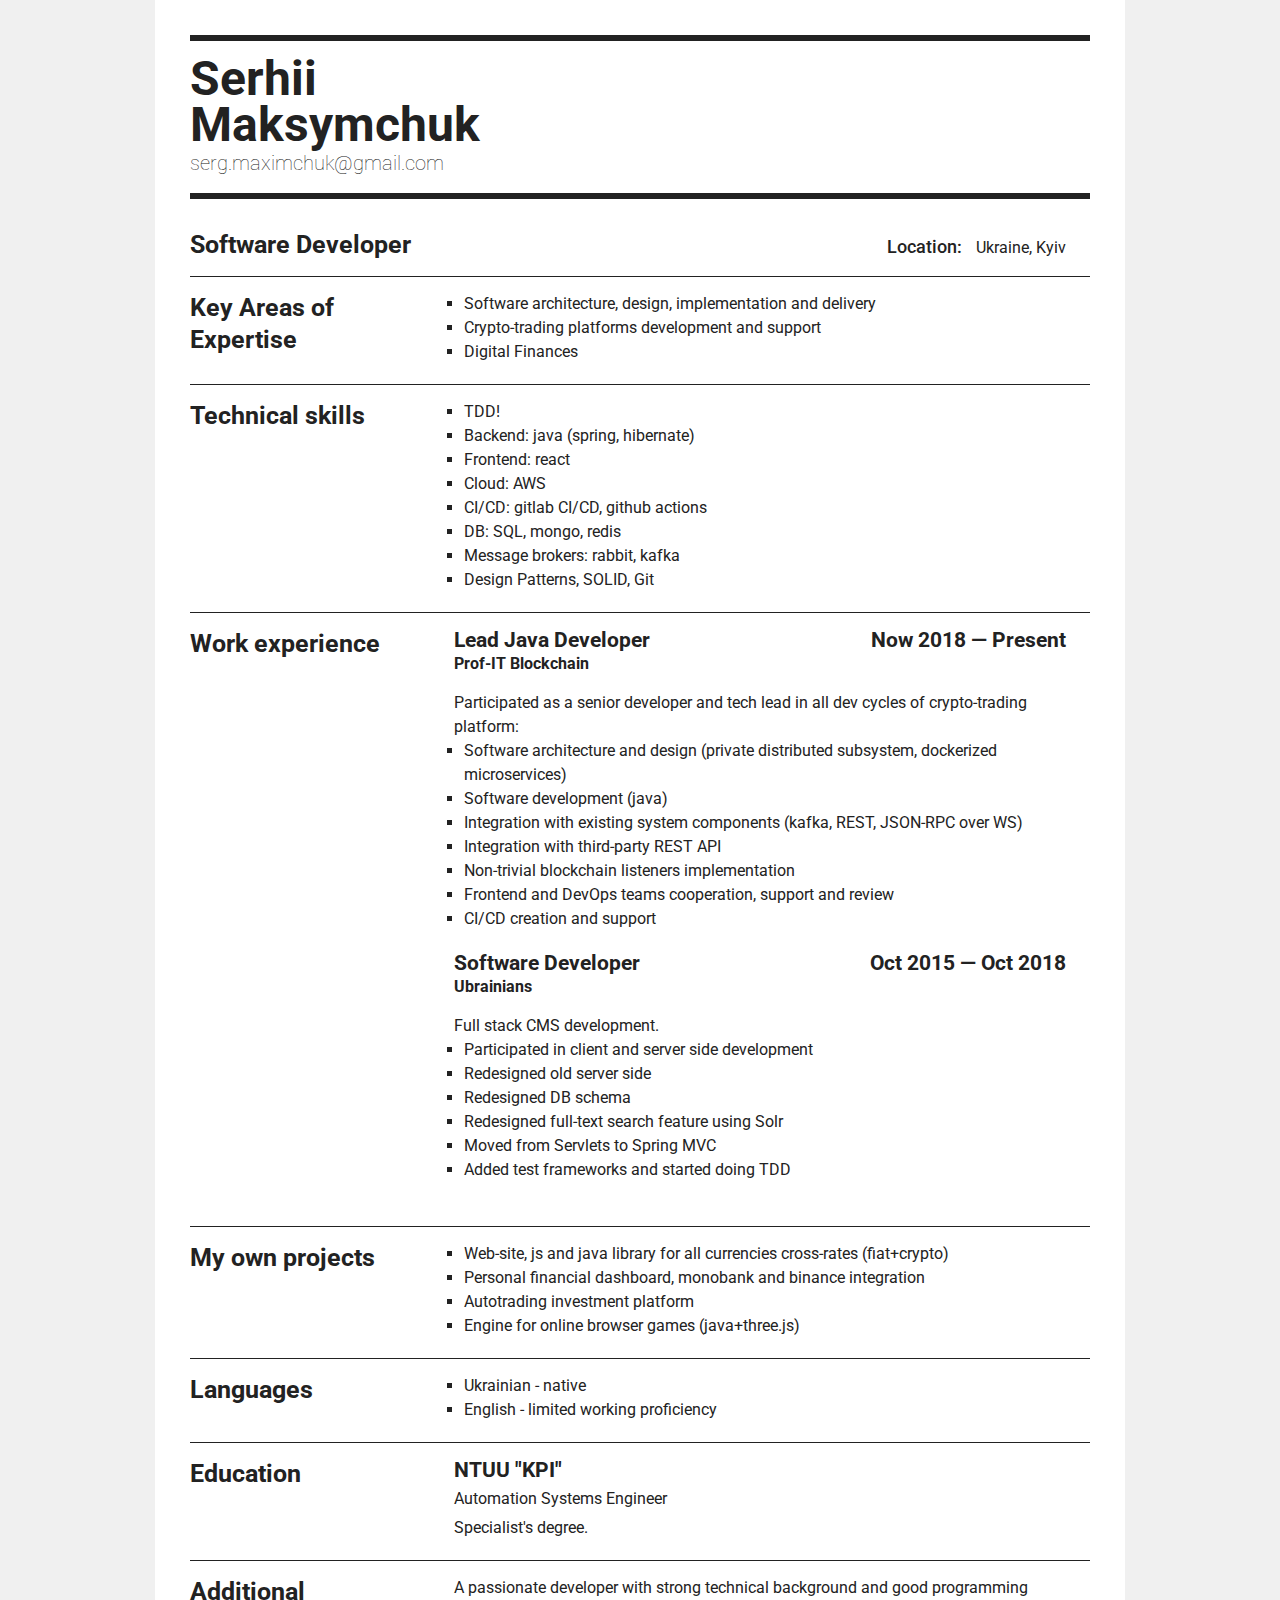
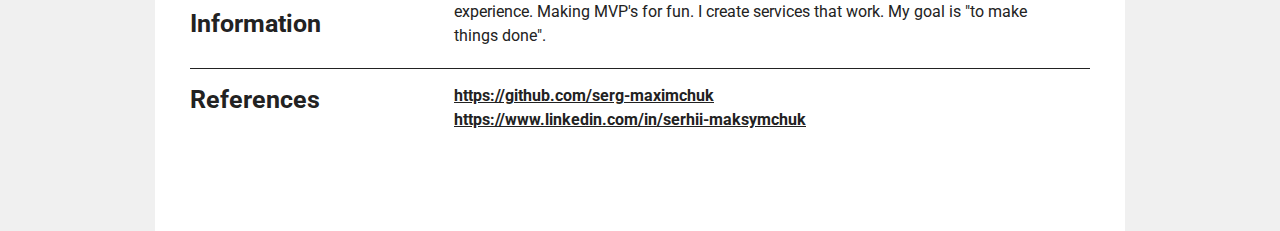
==== index.html @ 8bc517e4 "Create index.html" ====
<html>
<head>
    <title>My CV</title>
    <meta content="text/html; charset=utf-8" http-equiv="Content-Type">
    <meta content="CV Maker - https://cvmkr.com/" http-equiv="Generator">
    <link href="https://fonts.googleapis.com/css?family=Roboto:300,400,700,500" rel="stylesheet" type="text/css">
    <style type="text/css">

        body {
            background: #f0f0f0;
            margin: 0;
            padding: 0;

            font-family: 'Roboto', Helvetica, Arial;
            line-height: 24px;
            font-size: 16px;
            font-weight: 400;

            color: #222;
        }

        h1, h2, h3, h4 {
            margin: 0 0 15px 0;
            padding: 0;
            font-weight: 700;
        }

        h1 {
            font-size: 300%;
        }

        h2 {
            font-size: 210%;
        }

        h3 {
            font-size: 130%;
        }

        p {
            margin: 0 0 10px 0;
        }

        ul {
            margin: 0;
            padding: 0 0 0 10px;
            list-style-type: square;
        }

        a {
            color: #222;
        }

        /* ________________________________________________________ */

        .clear {
            clear: both;
        }

        #main {
            background: #fff;
            width: 900px;
            padding: 35px;
            margin: 0 auto 0 auto;
            overflow: hidden;
        }

        #title {
            line-height: 46px;
            border-bottom: 6px solid #222;
            padding-bottom: 15px;
            margin: 0px 0 30px 0;
        }

        #title .c {
            display: block;
        }

        #title .email {
            font-size: 20px;
            font-weight: 100;
            display: block;
            line-height: 30px;
        }

        #credit {
            margin-bottom: 20px;
            font-size: 11px;
            color: #999;
            text-align: center;
        }

        #credit a {
            color: #999;
        }

        p label {
            font-weight: 500;
            font-size: 110%;
            margin-right: 10px;
        }

        p label span.colon {
            display: inline;
        }

        .item {
            margin: 0 0 20px 0;
        }

        /*  _____________________________ */
        .rtl {
            direction: rtl;
        }

        .basic-info.section .set {
            margin-top: 6px;
        }

        .photo .basic-info .set {
            float: none !important;
            width: auto !important;
        }

        /*.section.basic-info {*/
        /*    border: 0;*/
        /*}*/

        .basic-info .address {
            width: 40%;
            float: left;
        }

        .basic-info .r {
            float: right;
            width: 58%;
            text-align: right;
        }

        .basic-info label {
            font-weight: 500;
        }

        .basic-info label, .basic-info span {
            display: inline !important;
        }

        .basic-info p {
            margin: 0;
        }

        .section {
            border-bottom: 1px solid #222;
            margin-bottom: 15px;
        }

        .section:last-child {
            border: 0;
        }

        .section .title {
            float: left;
            font-size: 25px;
            line-height: 32px;
            font-weight: 500;
            word-wrap: break-word;
            width: 26%;
            margin-right: 30px;
            font-weight: 700;
        }

        .location {
            width: 50%;
        }

        .section .set {
            float: left;
            width: 68%;
        }

        .section .set h3 {
            margin: 0;
        }

        .section span.value {
            display: block;
        }

        .section h3 span.l, .section span.r {
            width: 49%;
            float: left;
        }

        .section span.r {
            float: right;
            text-align: right;
        }

        .section-education .school,
        .section-work .job_title {
            font-size: 100%;
            display: block;
            margin: 5px 0 5px 0;
        }

        /* ___ photo ___ */
        #photo {
            width: 180px;
            height: 180px;
            overflow: hidden;
            float: right;
            border-radius: 100%;
            vertical-align: middle;
        }

        #photo img {
            width: 100%;
            height: auto;
            display: inline-block;
        }

        .header {
            border-top: 6px solid #222;
            padding-top: 15px;
            margin-bottom: 20px;
        }

        .header.photo {
            float: left;
            width: 72%;
        }

        .header.photo #title {
            text-align: left;
        }

        .header.photo .basic-info {
            float: none;
            padding: 0;
        }

        @media screen and (max-width: 950px) {
            body {
                background: #fff;
            }

            #main {
                box-shadow: none;
                padding: 0;
                padding: 5px;
            }
        }
    </style>
</head>
<body class="lang-en ">

<div id="main">
    <div class="header">

        <h1 id="title">
            <span>Serhii</span>
            <br>
            <span>Maksymchuk</span>
            <span class="email">serg.maximchuk@gmail.com</span>
        </h1>

        <div class="basic-info  section section-1436962303804">
            <h2 class="title">Software Developer</h2>
            <div class="set">
                <div class="r">
                    <!--<p class="website"><label>Website<span class="colon">:</span></label> <span class="value"><a-->
                    <!--href="http://maximchuk.tk" rel="nofollow">http://maximchuk.tk</a></span></p>-->
                    <p class="phone"><label>Location<span class="colon">:</span></label>
                        <span class="value">Ukraine, Kyiv</span>
                    </p>
                </div>
                <div class="clear"></div>
            </div>
            <div class="clear"></div>
        </div>
        <div class="section section-qualifications">
            <h2 class="title">Key Areas of Expertise</h2>
            <div class="set">
                <div class="item">
                    <span class="info">
                        <ul>
                            <li>Software architecture, design, implementation and delivery</li>
                            <li>Crypto-trading platforms development and support</li>
                            <li>Digital Finances</li>
                            <!--                            <li>Backend (java), Frontend (react), Cloud (AWS)</li>-->
                        </ul>
                    </span>
                </div>
            </div>
            <div class="clear"></div>
        </div>
        <div class="section section-1520895985558">
            <h2 class="title">Technical skills</h2>
            <div class="set">
                <div class="item">
                    <span class="info"><ul>
                        <li>TDD!</li>
                        <li>Backend: java (spring, hibernate)</li>
                        <li>Frontend: react</li>
                        <li>Cloud: AWS</li>
                        <li>CI/CD: gitlab CI/CD, github actions</li>
                        <li>DB: SQL, mongo, redis</li>
                        <li>Message brokers: rabbit, kafka</li>
                        <li>Design Patterns, SOLID, Git</li>
                    </ul></span>
                </div>
            </div>
            <div class="clear"></div>
        </div>
        <div class="section section-work">
            <h2 class="title">Work experience</h2>
            <div class="set">
                <div class="item">
                    <h3>
                        <span class="company l">Lead Java Developer</span>
                        <span class="date r">Now 2018 — Present</span>
                    </h3>
                    <h4>
                        <span>Prof-IT Blockchain</span>
                    </h4>
                    <div class="clear"></div>
                    <div class="info">
                        <div>
                            Participated as a senior developer and tech lead in all dev cycles of crypto-trading
                            platform:
                            <ul>
                                <li>Software architecture and design (private distributed subsystem, dockerized
                                    microservices)
                                </li>
                                <li>Software development (java)</li>
                                <li>Integration with existing system components (kafka, REST, JSON-RPC over WS)</li>
                                <li>Integration with third-party REST API</li>
                                <li>Non-trivial blockchain listeners implementation</li>
                                <li>Frontend and DevOps teams cooperation, support and review</li>
                                <li>CI/CD creation and support</li>
                            </ul>
                        </div>
                    </div>
                </div>
                <div class="item">
                    <h3><span class="company l">Software Developer</span>
                        <span class="date r">Oct 2015 — Oct 2018</span>
                    </h3>
                    <h4>Ubrainians</h4>
                    <div class="clear"></div>
                    <div class="info">
                        <div>Full stack CMS development.</div>
                        <div>
                            <ul>
                                <li>Participated in client and server side development</li>
                                <li>Redesigned old server side</li>
                                <li>Redesigned DB schema</li>
                                <li>Redesigned full-text search feature using Solr</li>
                                <li>Moved from Servlets to Spring MVC</li>
                                <li>Added test frameworks and started doing TDD</li>
                            </ul>
                            <span><br></span>
                        </div>
                    </div>
                    <div class="clear"></div>
                </div>
            </div>
            <div class="clear"></div>
        </div>
        <div class="section section-1434564853832">
            <h2 class="title">My own projects</h2>
            <div class="set">
                <div class="item">
                    <span class="info"><ul>
                        <li>Web-site, js and java library for all currencies cross-rates (fiat+crypto)</li>
                        <li>Personal financial dashboard, monobank and binance integration</li>
                        <li>Autotrading investment platform</li>
                        <li>Engine for online browser games (java+three.js)</li>
                    </ul></span>
                </div>
            </div>
            <div class="clear"></div>
        </div>
        <div class="section section-1434564853832">
            <h2 class="title">Languages</h2>
            <div class="set">
                <div class="item">
                    <span class="info"><ul><li>Ukrainian - native&nbsp;</li><li>English - limited working proficiency</li></ul></span>
                </div>
            </div>
            <div class="clear"></div>
        </div>
        <div class="section section-education">
            <h2 class="title">Education</h2>
            <div class="set">
                <div class="item">
                    <h3><span class="course l">NTUU "KPI"</span>
                        <span class="date r"></span>
                    </h3>
                    <div class="clear"></div>
                    <span class="school">Automation Systems Engineer</span>
                    <div class="info">Specialist's degree.</div>
                    <span class="clear"> </span>
                </div>
            </div>
            <div class="clear"></div>
        </div>
        <div class="section section-1287593158087">
            <h2 class="title">Additional Information</h2>
            <div class="set">
                <div class="item">
                    <span class="info">
                        <span>A passionate developer with strong technical background
                            and good programming experience. Making MVP's for fun.
                            I create services that work. My goal is "to make things done".
                        </span>
                    </span>
                </div>
            </div>
            <div class="clear"></div>
        </div>
        <div class="section section-references">
            <h2 class="title">References</h2>
            <div class="set">
                <div class="item">
                    <span class="info">
                        <!--<div>-->
                        <!--<strong>-->
                        <!--<a href="http://www.maximchuk.tk">http://www.maximchuk.tk</a>-->
                        <!--</strong>-->
                        <!--</div>-->
                        <strong>
                            <a href="https://github.com/serg-maximchuk">https://github.com/serg-maximchuk</a>
                        </strong>
                        <br>
                        <strong>
                            <a href="https://www.linkedin.com/in/serhii-maksymchuk">https://www.linkedin.com/in/serhii-maksymchuk</a>
                        </strong>
                        <div>
                            <br>
                        </div>
                    </span>
                </div>
            </div>
            <div class="clear"></div>
        </div>

    </div>


</div>
</body>
</html>
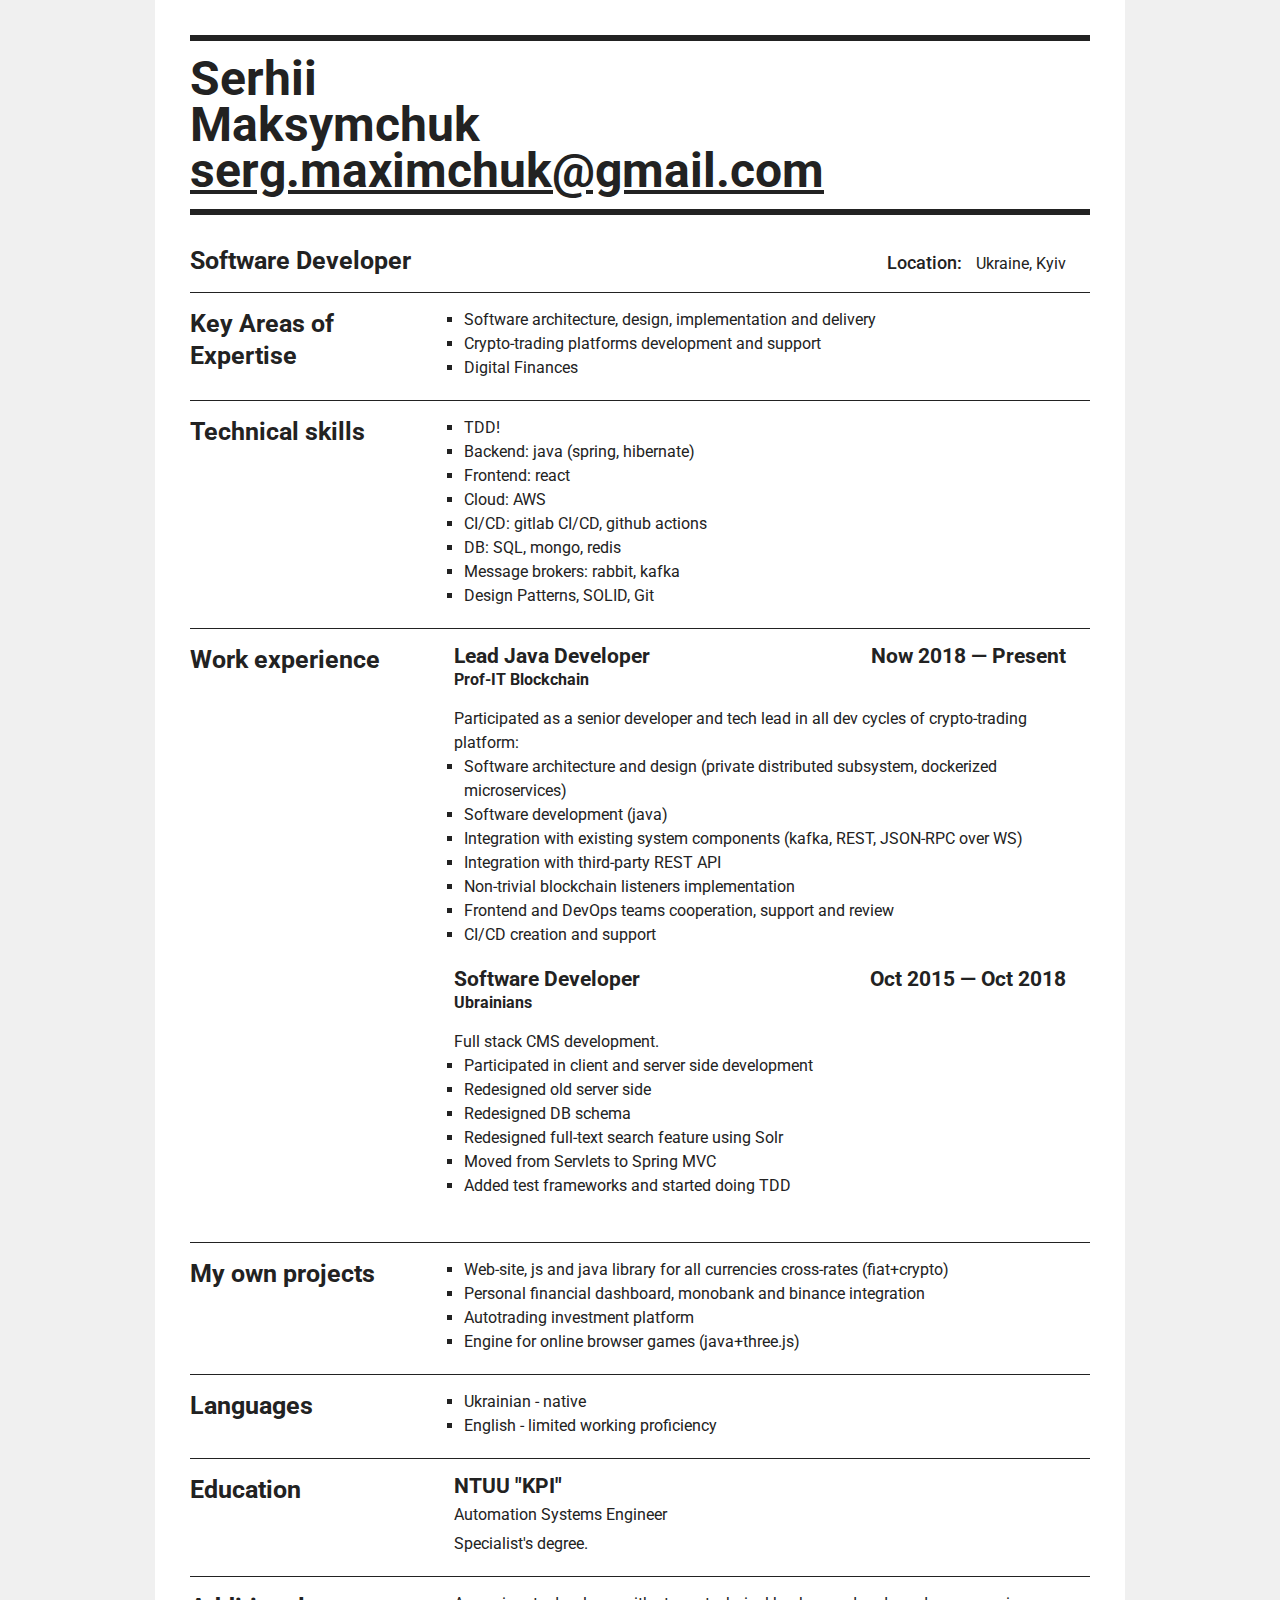
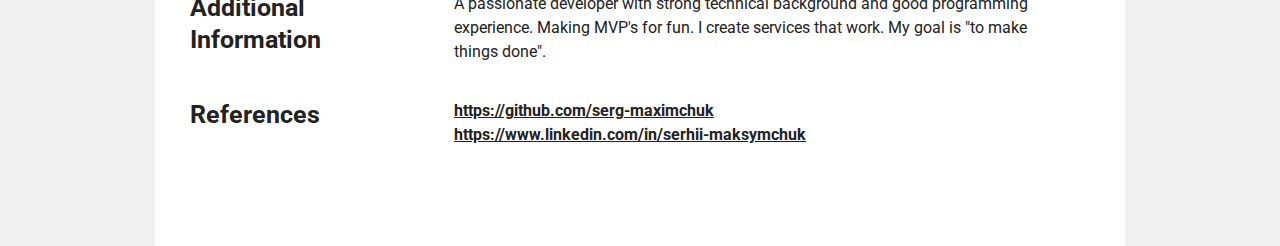
==== commit 2098e994: "Update index.html" ====
--- a/index.html
+++ b/index.html
@@ -261,7 +261,7 @@
             <span>Serhii</span>
             <br>
             <span>Maksymchuk</span>
-            <span class="email">serg.maximchuk@gmail.com</span>
+            <a href="mailto:serg.maximchuk@gmail.com">serg.maximchuk@gmail.com</span>
         </h1>
 
         <div class="basic-info  section section-1436962303804">
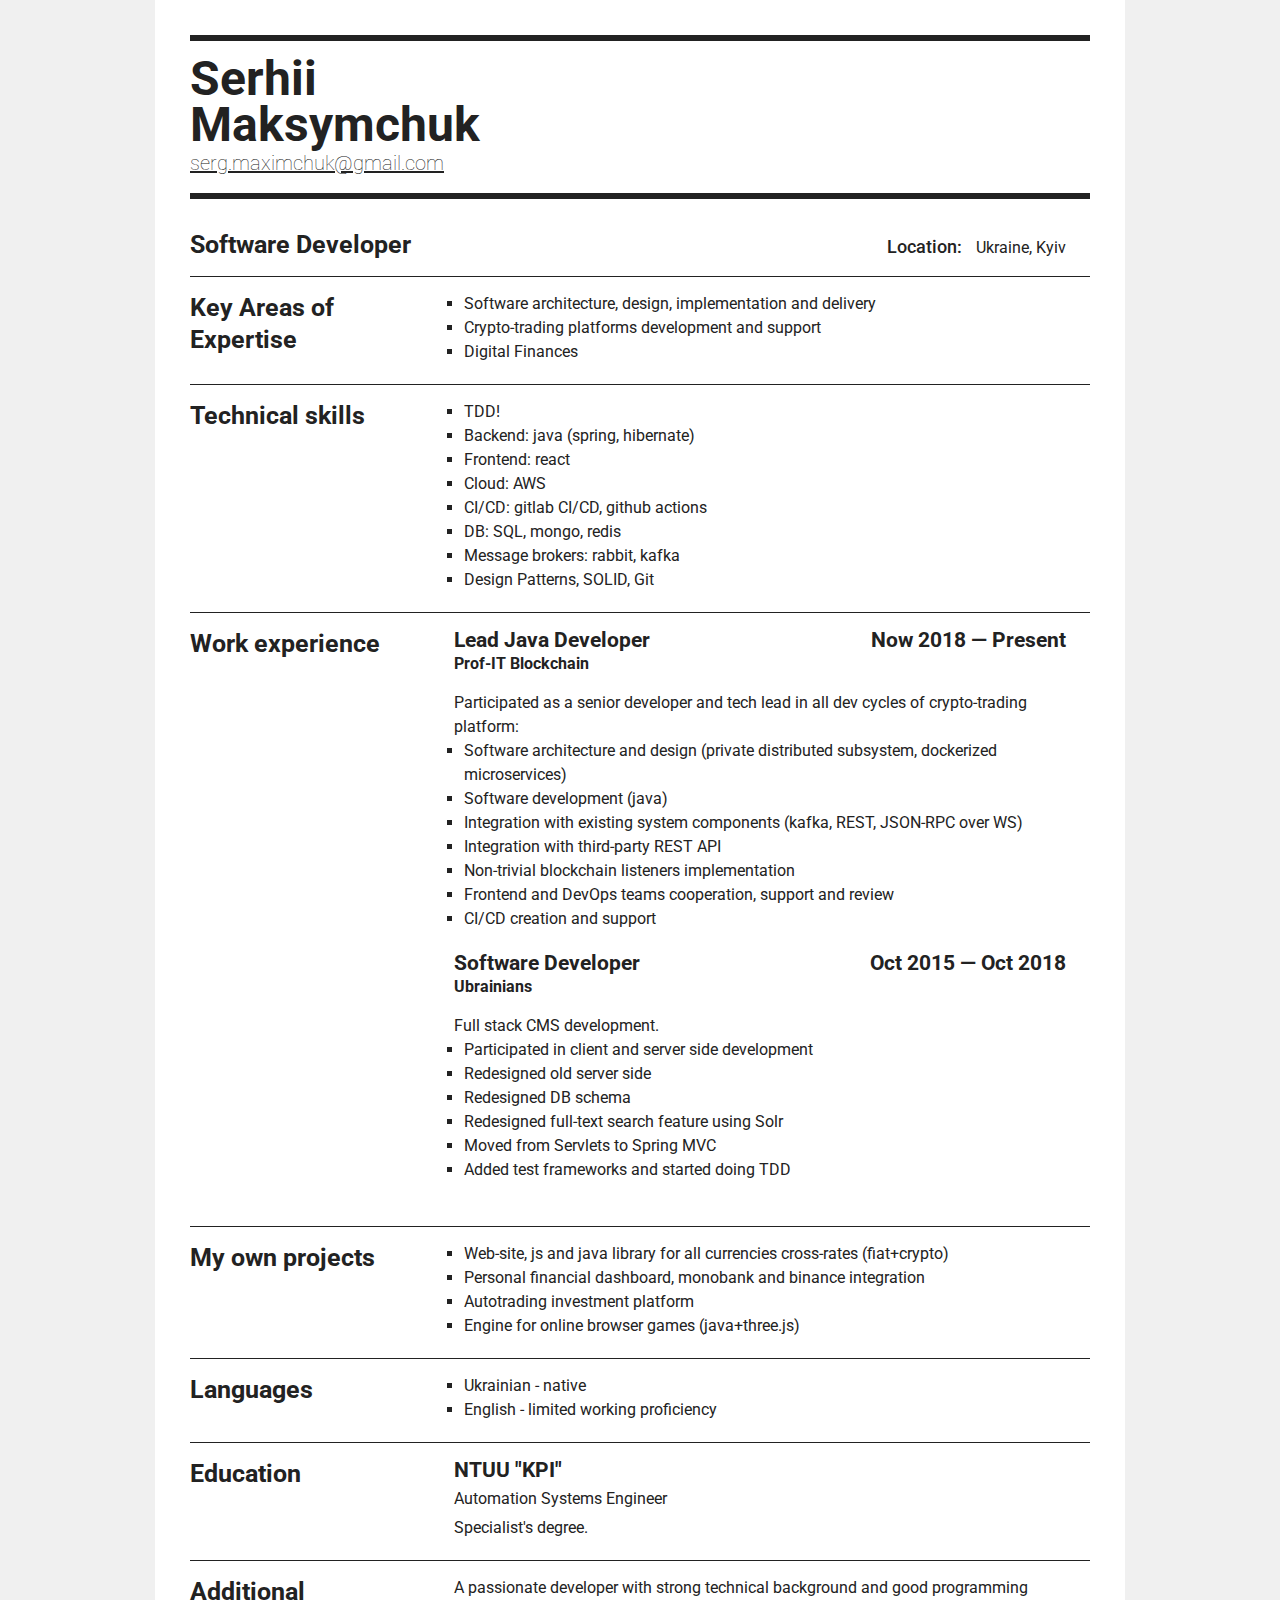
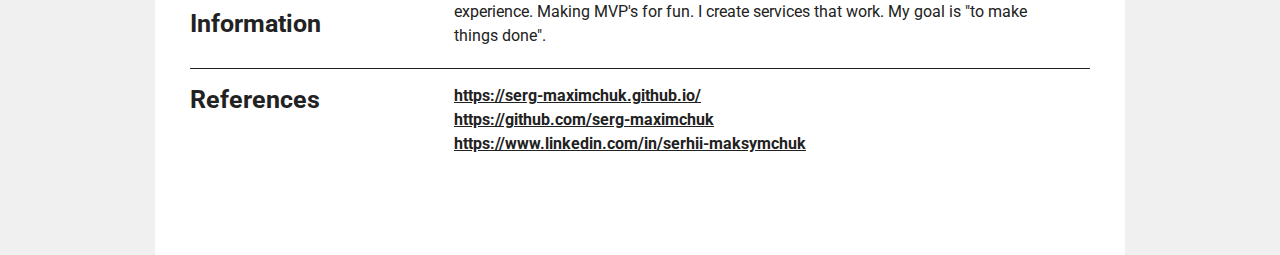
==== commit 282e5359: "Update index.html" ====
--- a/index.html
+++ b/index.html
@@ -261,7 +261,9 @@
             <span>Serhii</span>
             <br>
             <span>Maksymchuk</span>
-            <a href="mailto:serg.maximchuk@gmail.com">serg.maximchuk@gmail.com</span>
+            <span class="email">
+                <a href="mailto:serg.maximchuk@gmail.com">serg.maximchuk@gmail.com</a>
+            </span>
         </h1>
 
         <div class="basic-info  section section-1436962303804">
@@ -424,11 +426,11 @@
             <div class="set">
                 <div class="item">
                     <span class="info">
-                        <!--<div>-->
-                        <!--<strong>-->
-                        <!--<a href="http://www.maximchuk.tk">http://www.maximchuk.tk</a>-->
-                        <!--</strong>-->
-                        <!--</div>-->
+                        <div>
+                        <strong>
+                        <a href="https://serg-maximchuk.github.io/">https://serg-maximchuk.github.io/</a>
+                        </strong>
+                        </div>
                         <strong>
                             <a href="https://github.com/serg-maximchuk">https://github.com/serg-maximchuk</a>
                         </strong>
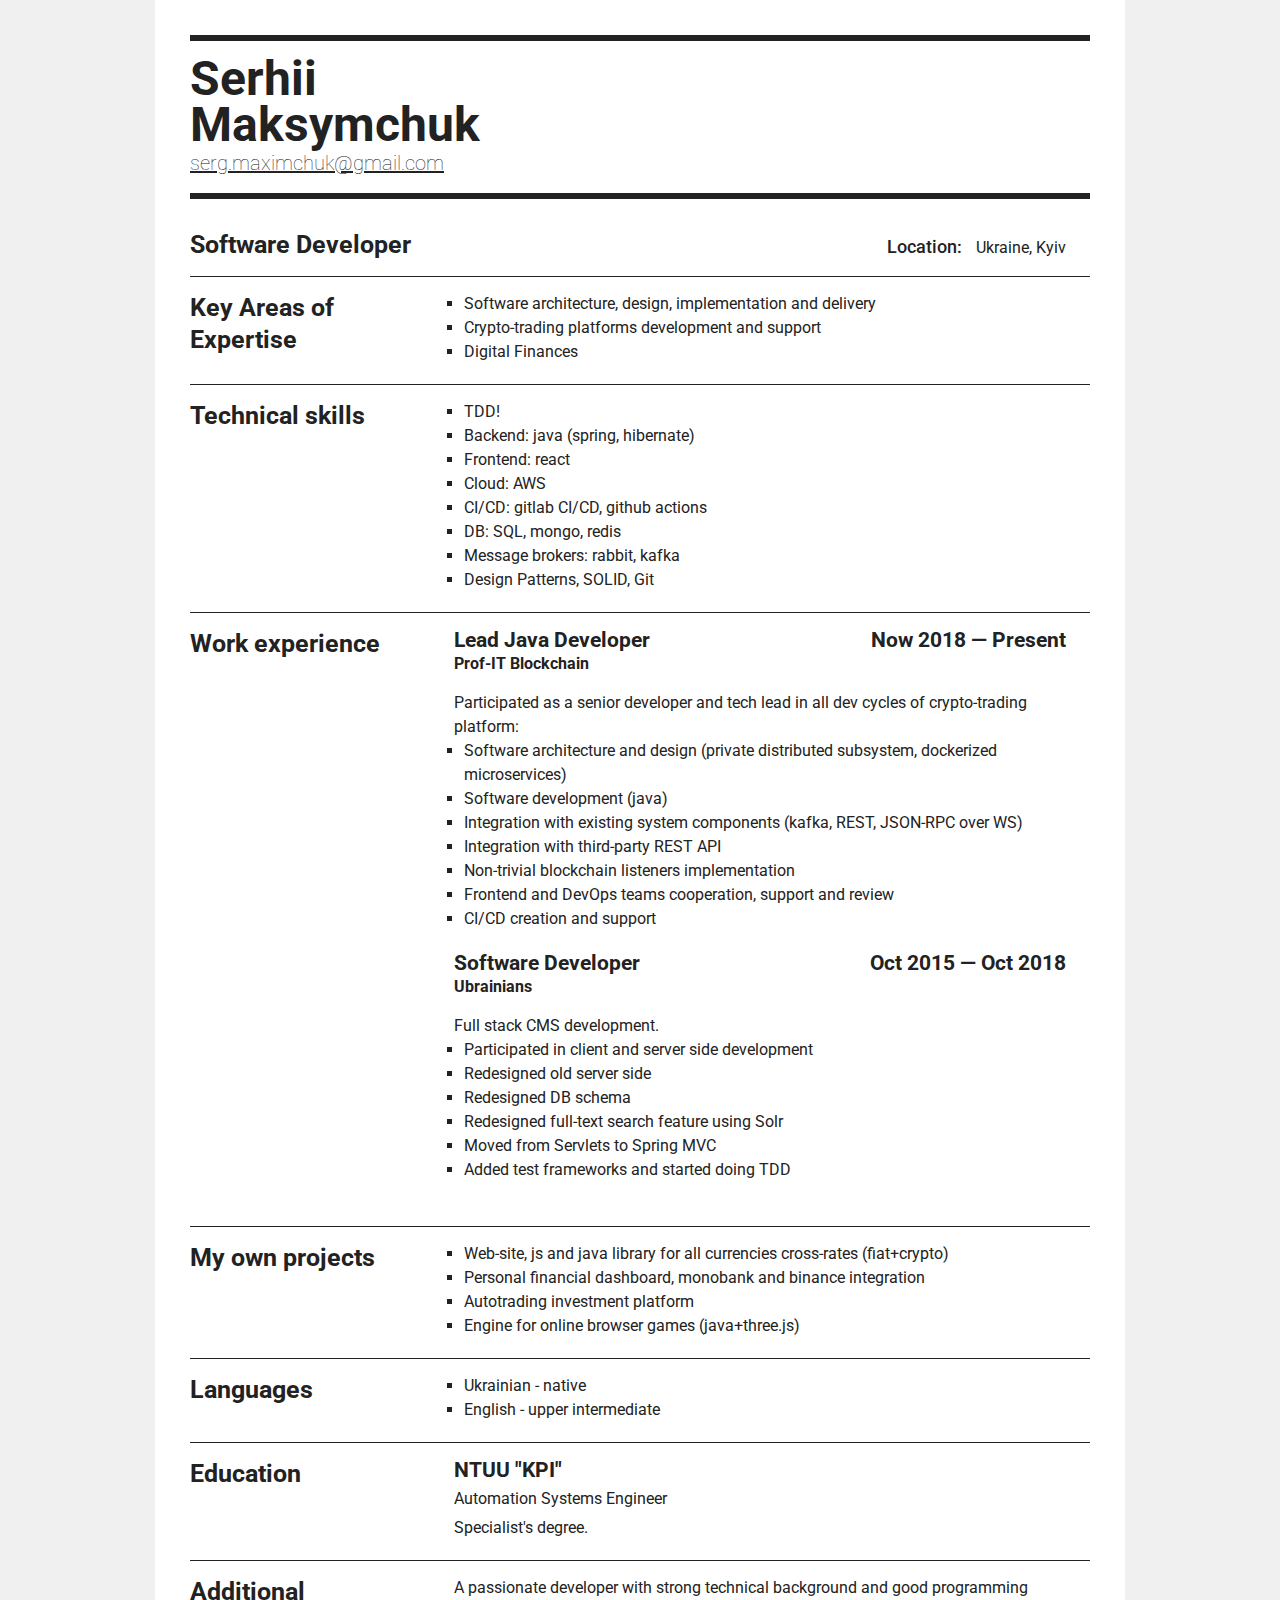
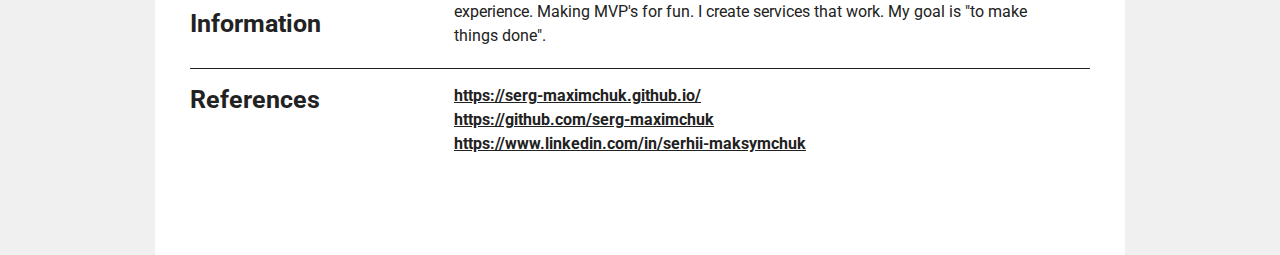
==== commit de0ef4f9: "Update index.html" ====
--- a/index.html
+++ b/index.html
@@ -387,7 +387,10 @@
             <h2 class="title">Languages</h2>
             <div class="set">
                 <div class="item">
-                    <span class="info"><ul><li>Ukrainian - native&nbsp;</li><li>English - limited working proficiency</li></ul></span>
+                    <span class="info"><ul>
+                        <li>Ukrainian - native</li>
+                        <li>English - upper intermediate</li>
+                    </ul></span>
                 </div>
             </div>
             <div class="clear"></div>
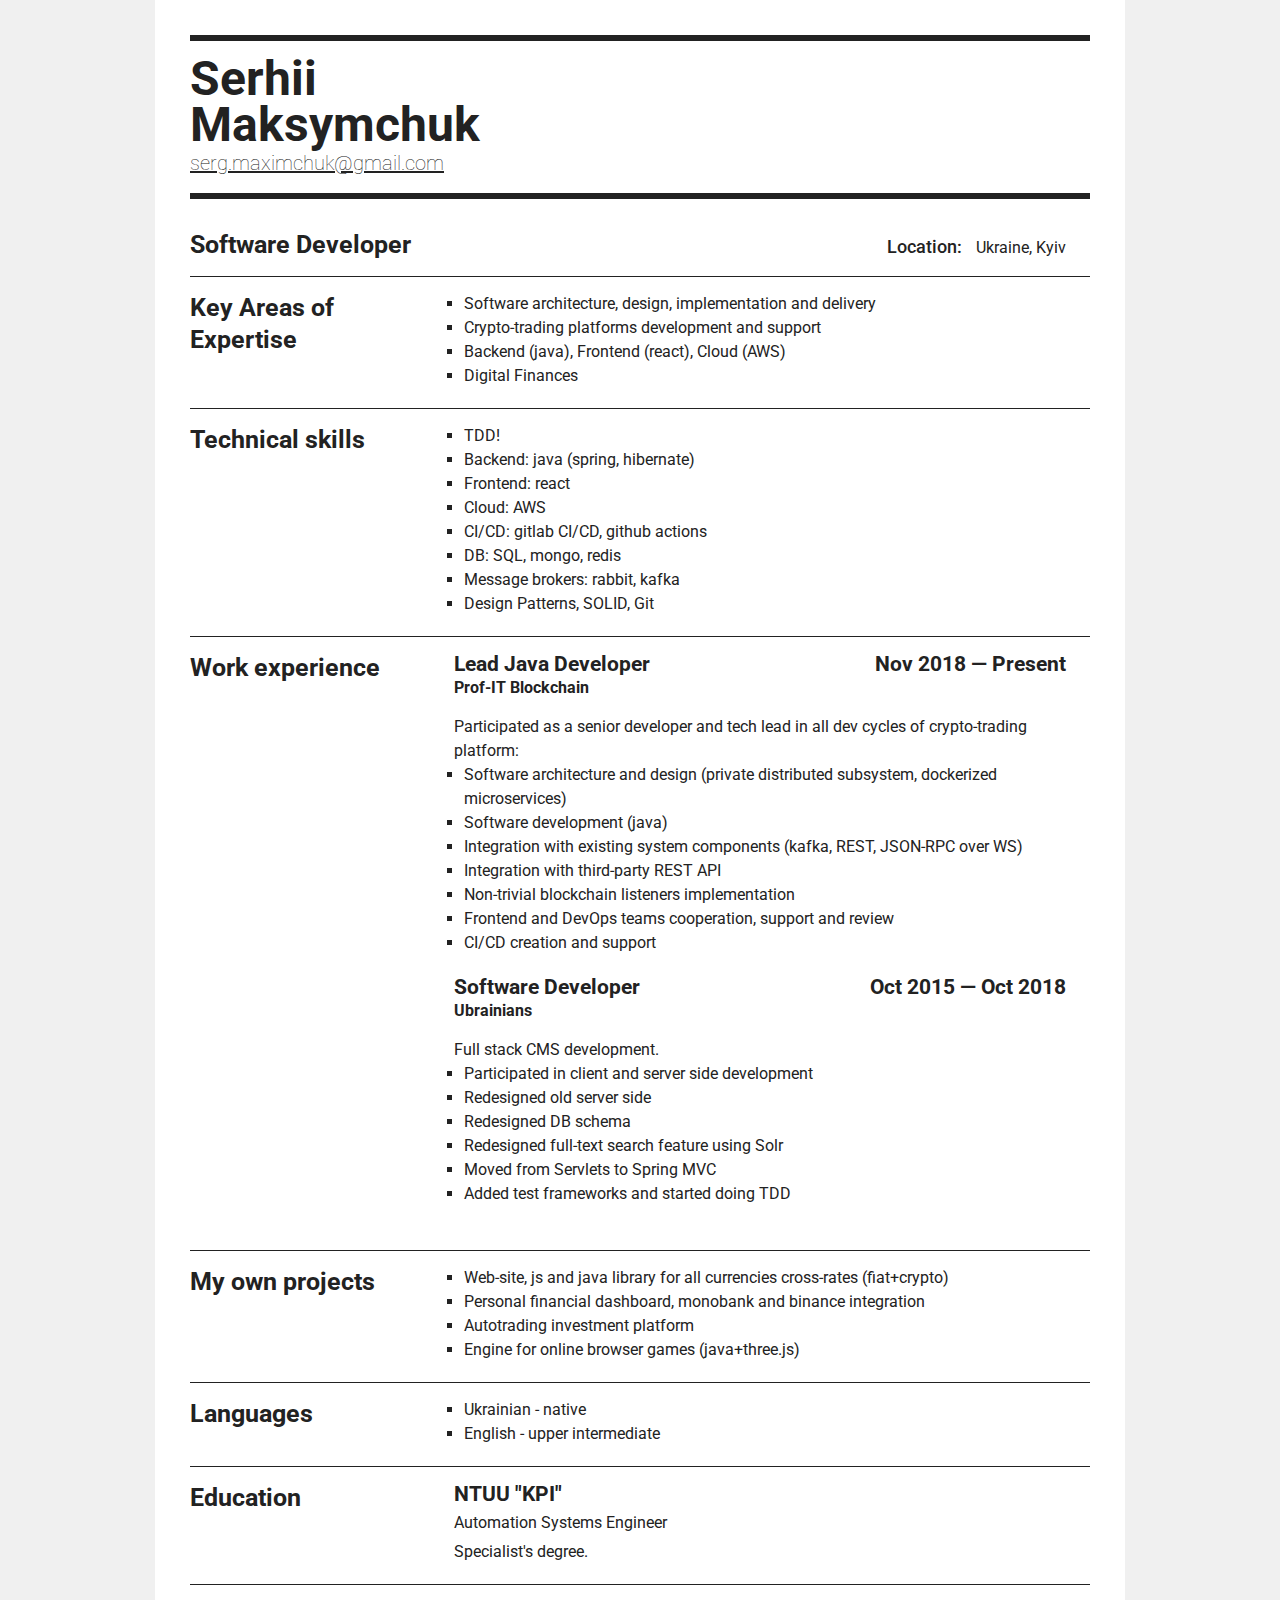
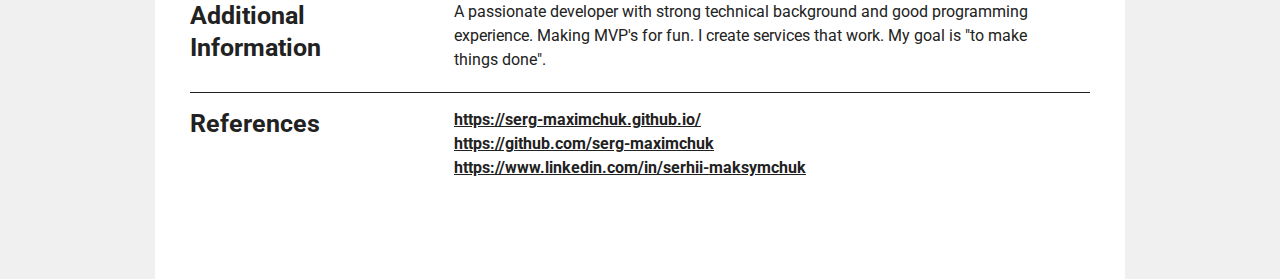
==== commit a29556c1: "Update index.html" ====
--- a/index.html
+++ b/index.html
@@ -288,8 +288,8 @@
                         <ul>
                             <li>Software architecture, design, implementation and delivery</li>
                             <li>Crypto-trading platforms development and support</li>
+                            <li>Backend (java), Frontend (react), Cloud (AWS)</li>
                             <li>Digital Finances</li>
-                            <!--                            <li>Backend (java), Frontend (react), Cloud (AWS)</li>-->
                         </ul>
                     </span>
                 </div>
@@ -320,7 +320,7 @@
                 <div class="item">
                     <h3>
                         <span class="company l">Lead Java Developer</span>
-                        <span class="date r">Now 2018 — Present</span>
+                        <span class="date r">Nov 2018 — Present</span>
                     </h3>
                     <h4>
                         <span>Prof-IT Blockchain</span>
@@ -449,10 +449,7 @@
             </div>
             <div class="clear"></div>
         </div>
-
     </div>
-
-
 </div>
 </body>
 </html>
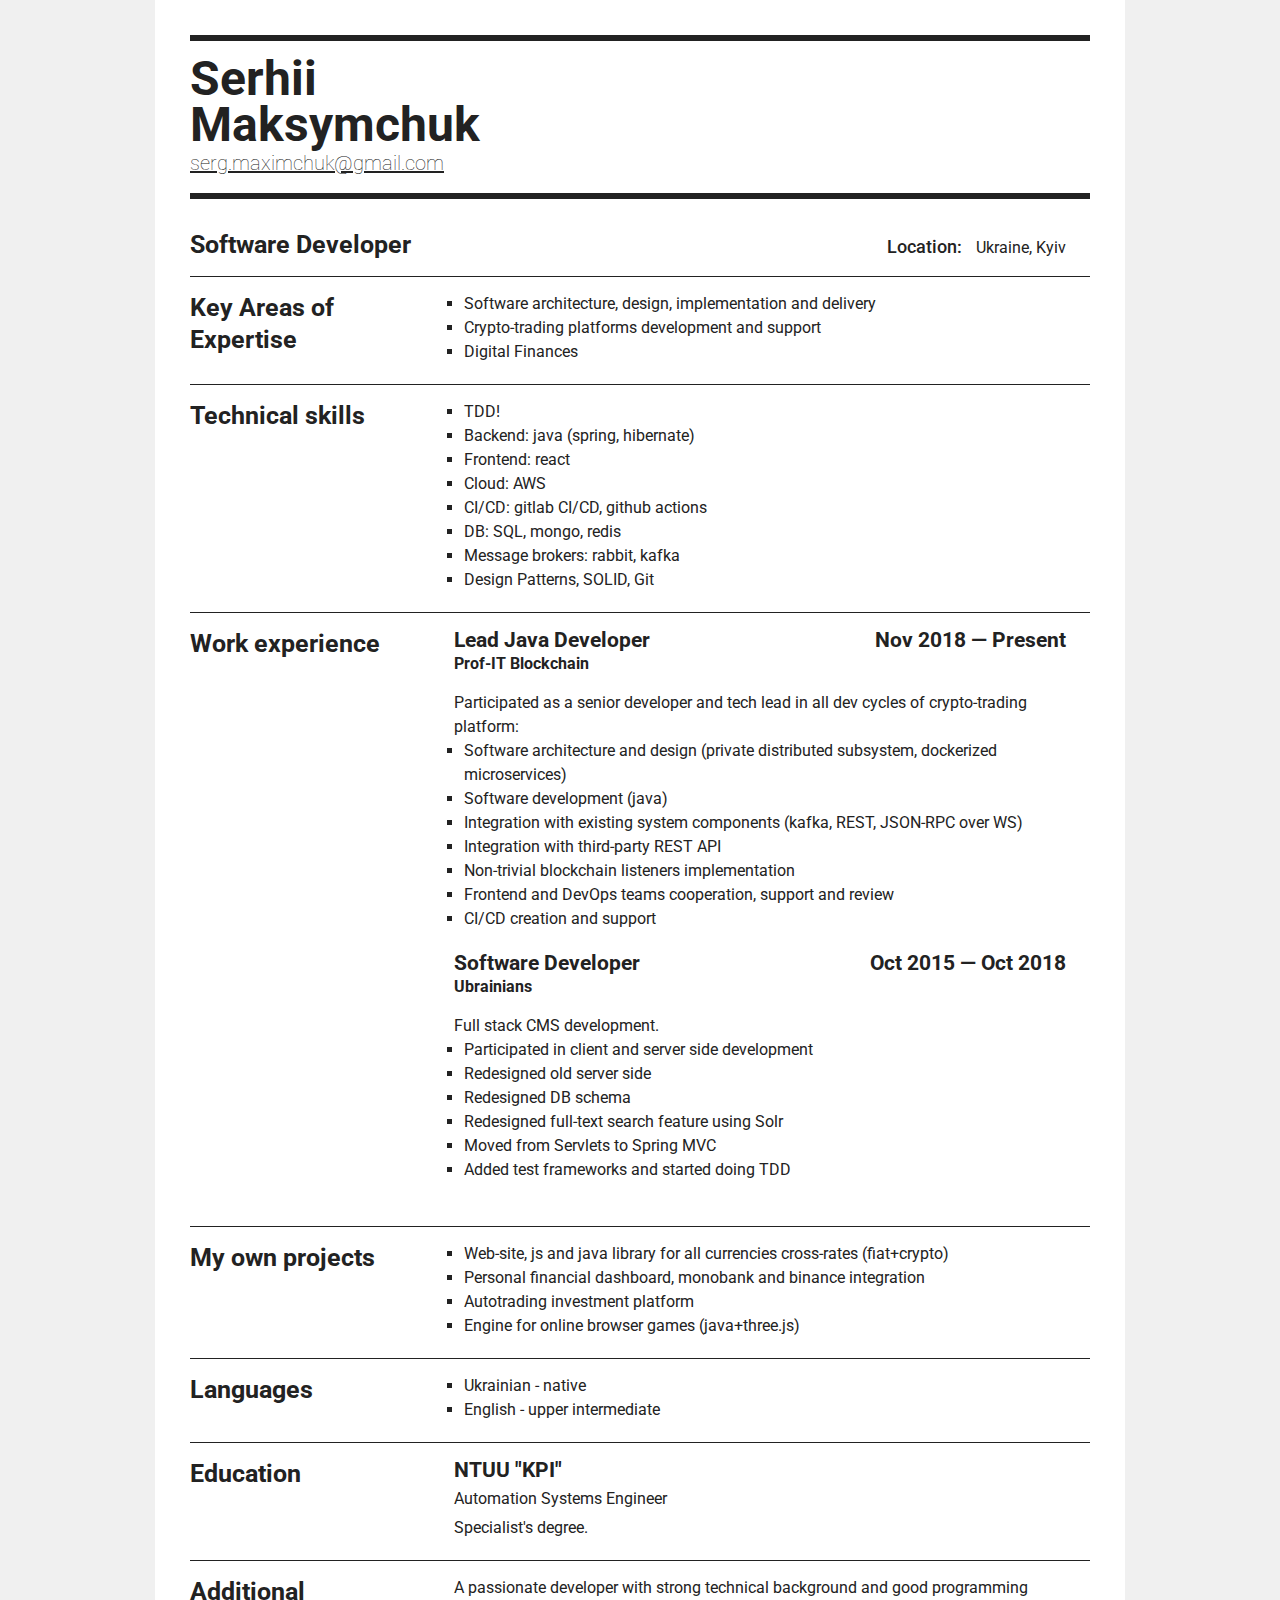
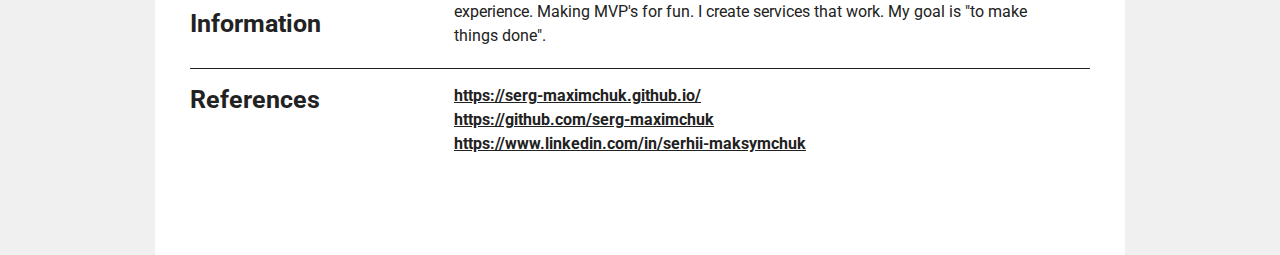
==== commit fc278433: "Update index.html" ====
--- a/index.html
+++ b/index.html
@@ -288,7 +288,6 @@
                         <ul>
                             <li>Software architecture, design, implementation and delivery</li>
                             <li>Crypto-trading platforms development and support</li>
-                            <li>Backend (java), Frontend (react), Cloud (AWS)</li>
                             <li>Digital Finances</li>
                         </ul>
                     </span>
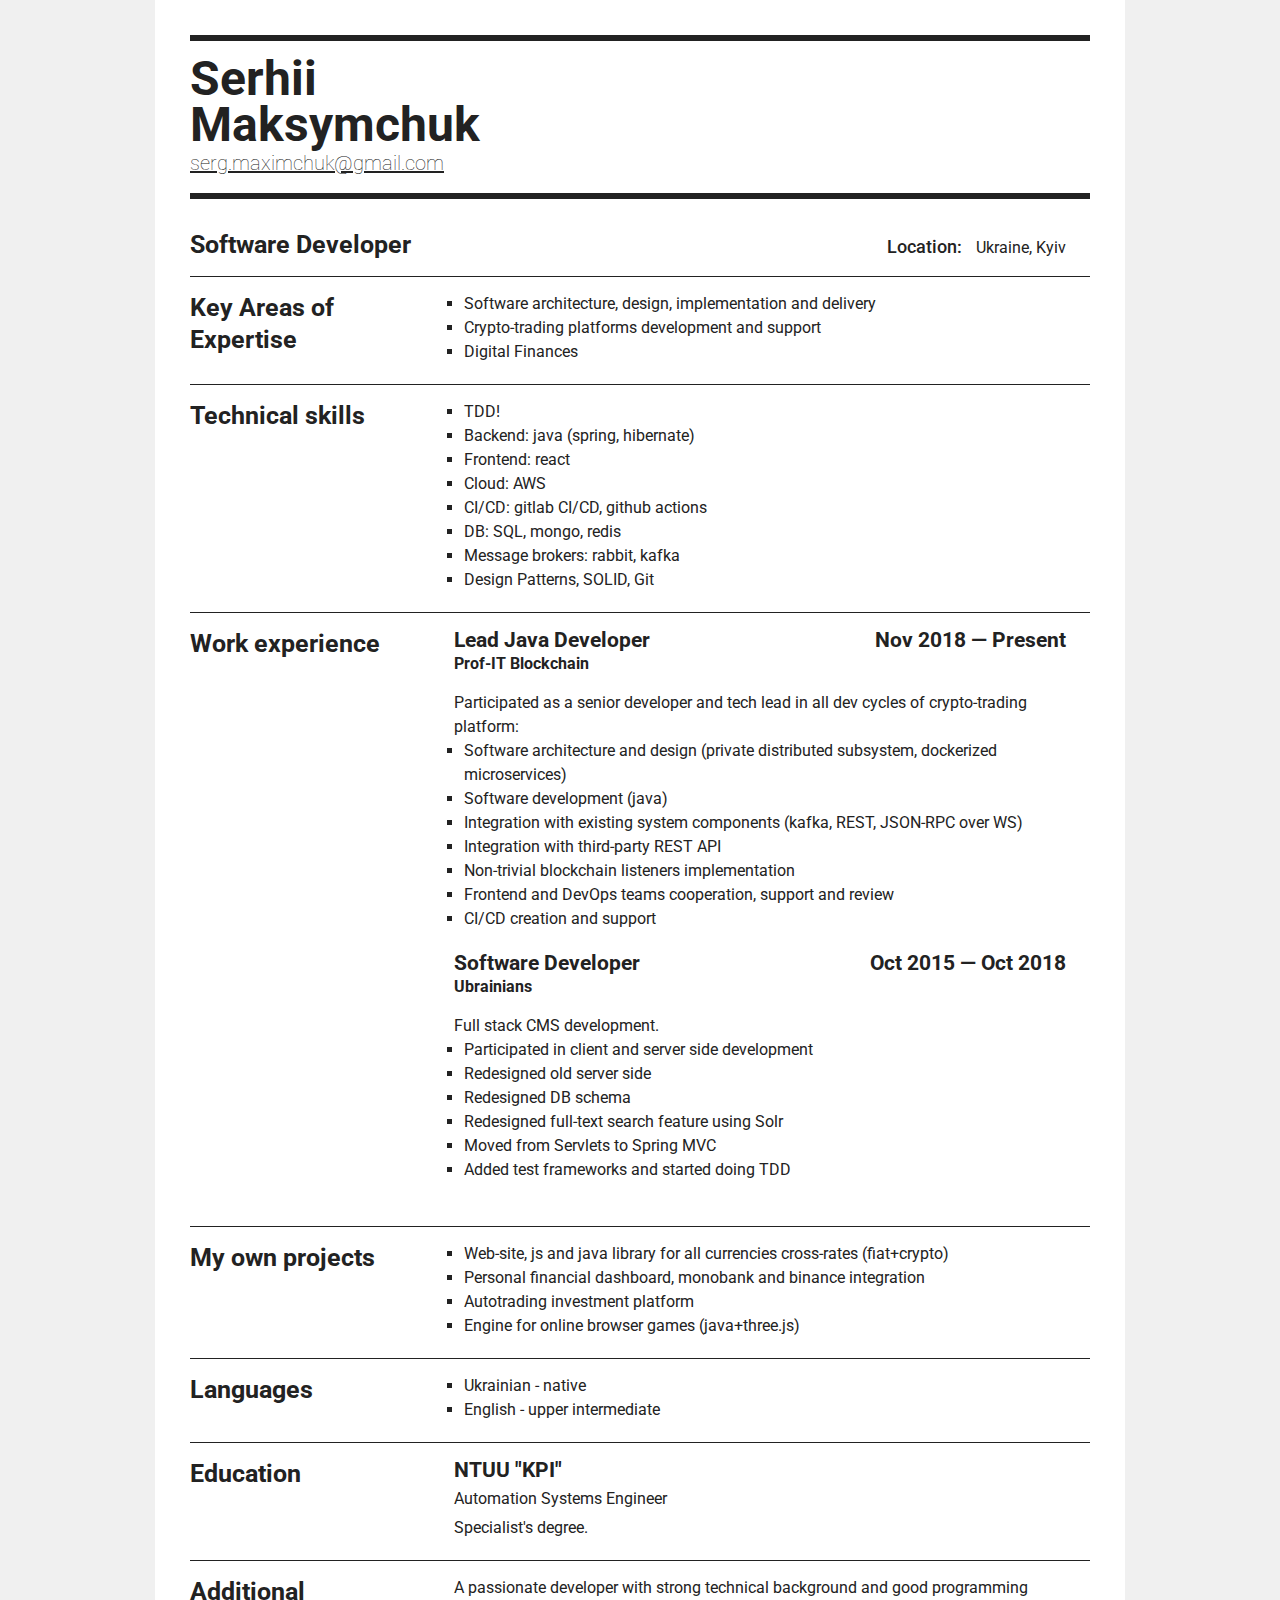
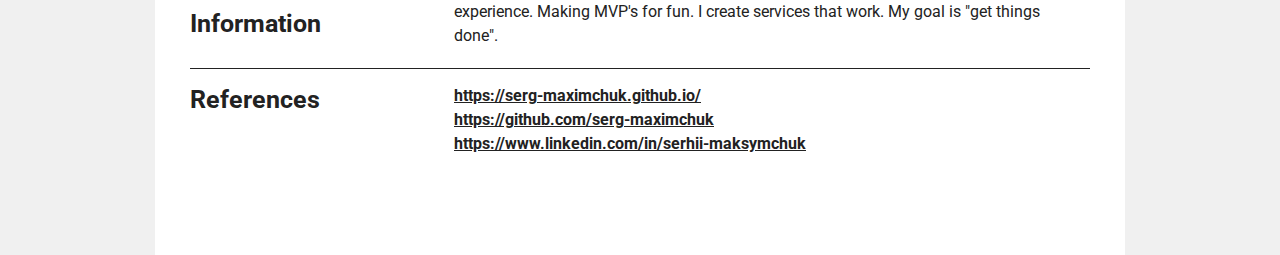
==== commit 44ead869: "Update index.html" ====
--- a/index.html
+++ b/index.html
@@ -416,7 +416,7 @@
                     <span class="info">
                         <span>A passionate developer with strong technical background
                             and good programming experience. Making MVP's for fun.
-                            I create services that work. My goal is "to make things done".
+                            I create services that work. My goal is "get things done".
                         </span>
                     </span>
                 </div>
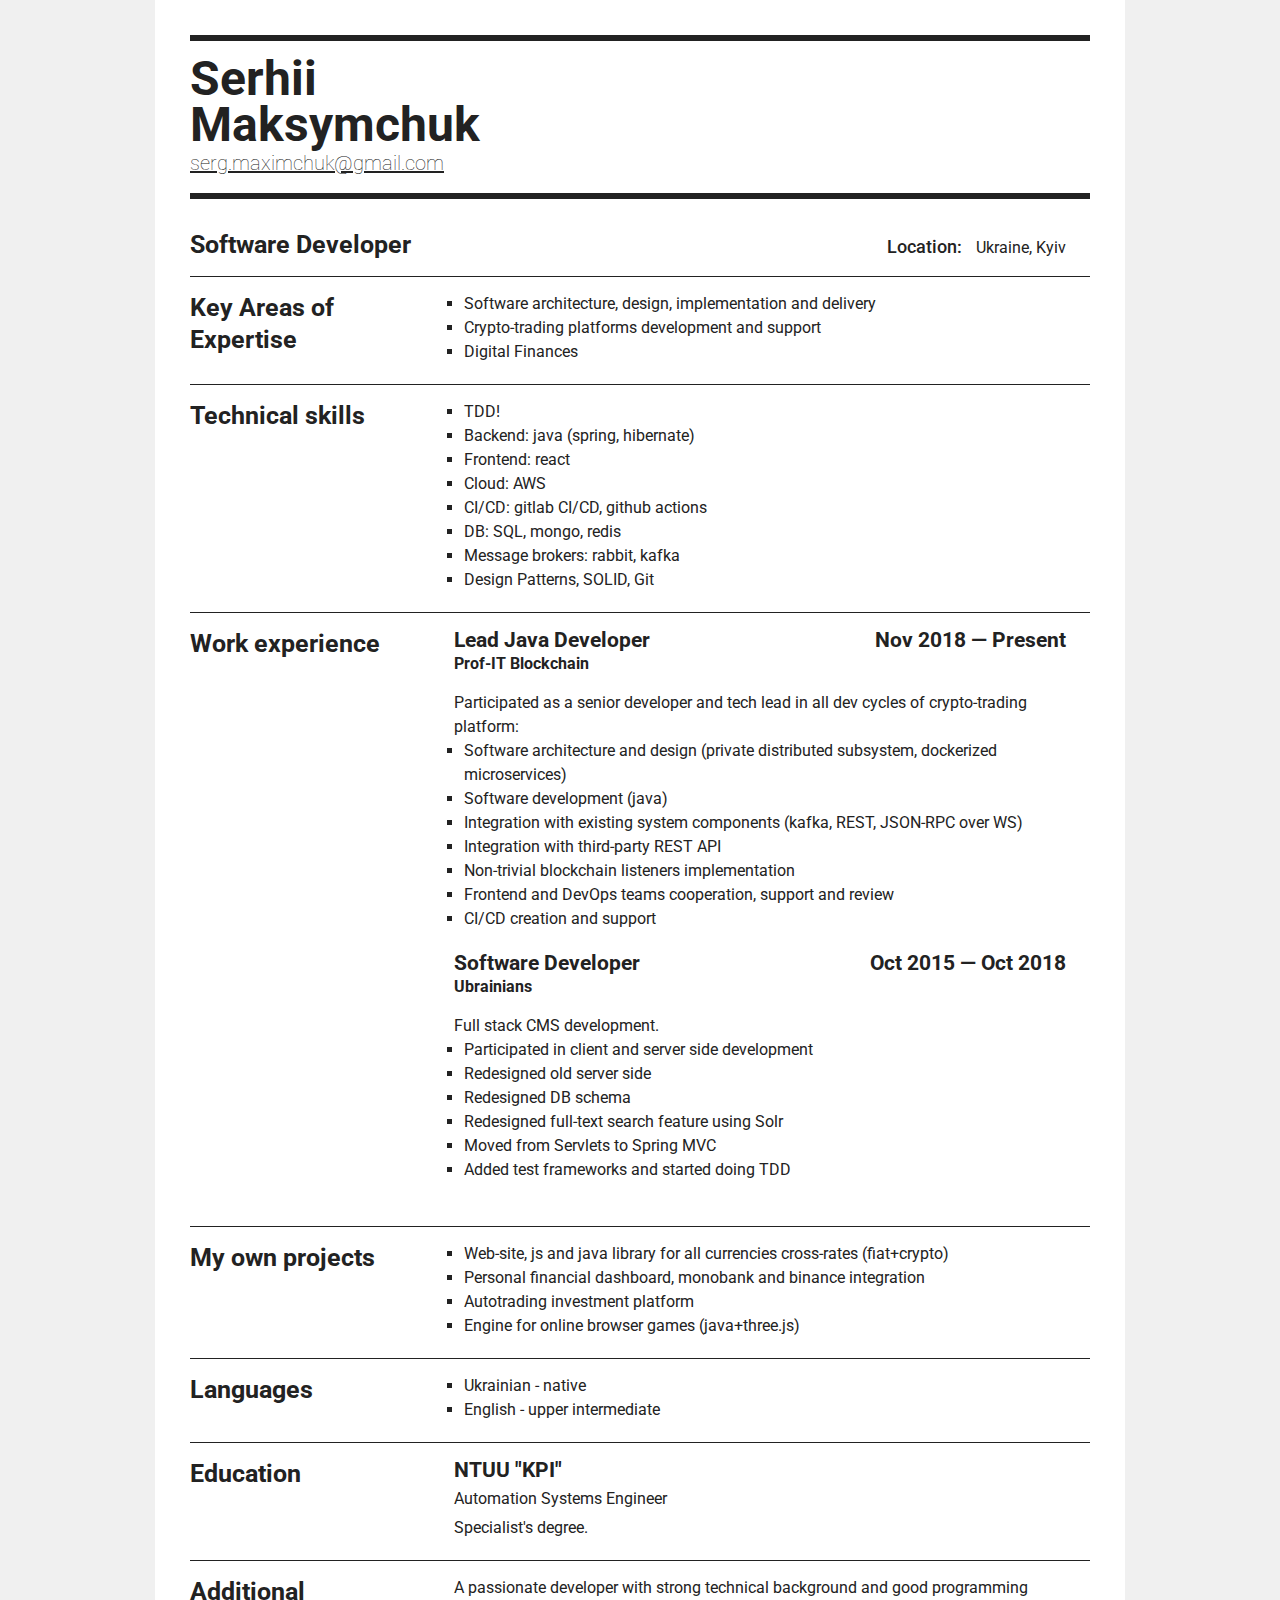
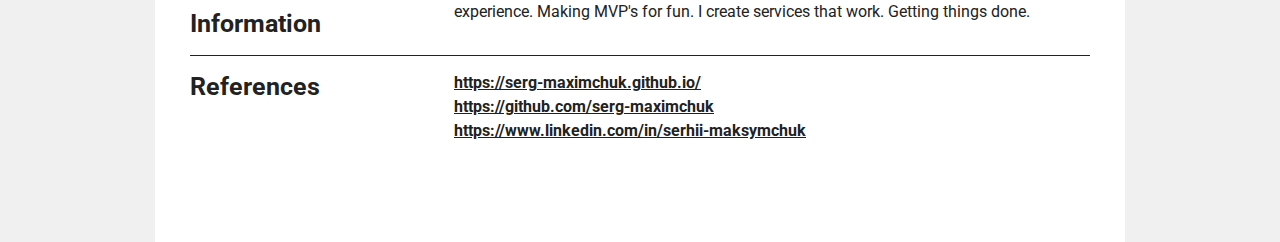
==== commit 1eed8680: "Update index.html" ====
--- a/index.html
+++ b/index.html
@@ -416,7 +416,7 @@
                     <span class="info">
                         <span>A passionate developer with strong technical background
                             and good programming experience. Making MVP's for fun.
-                            I create services that work. My goal is "get things done".
+                            I create services that work. Getting things done.
                         </span>
                     </span>
                 </div>
